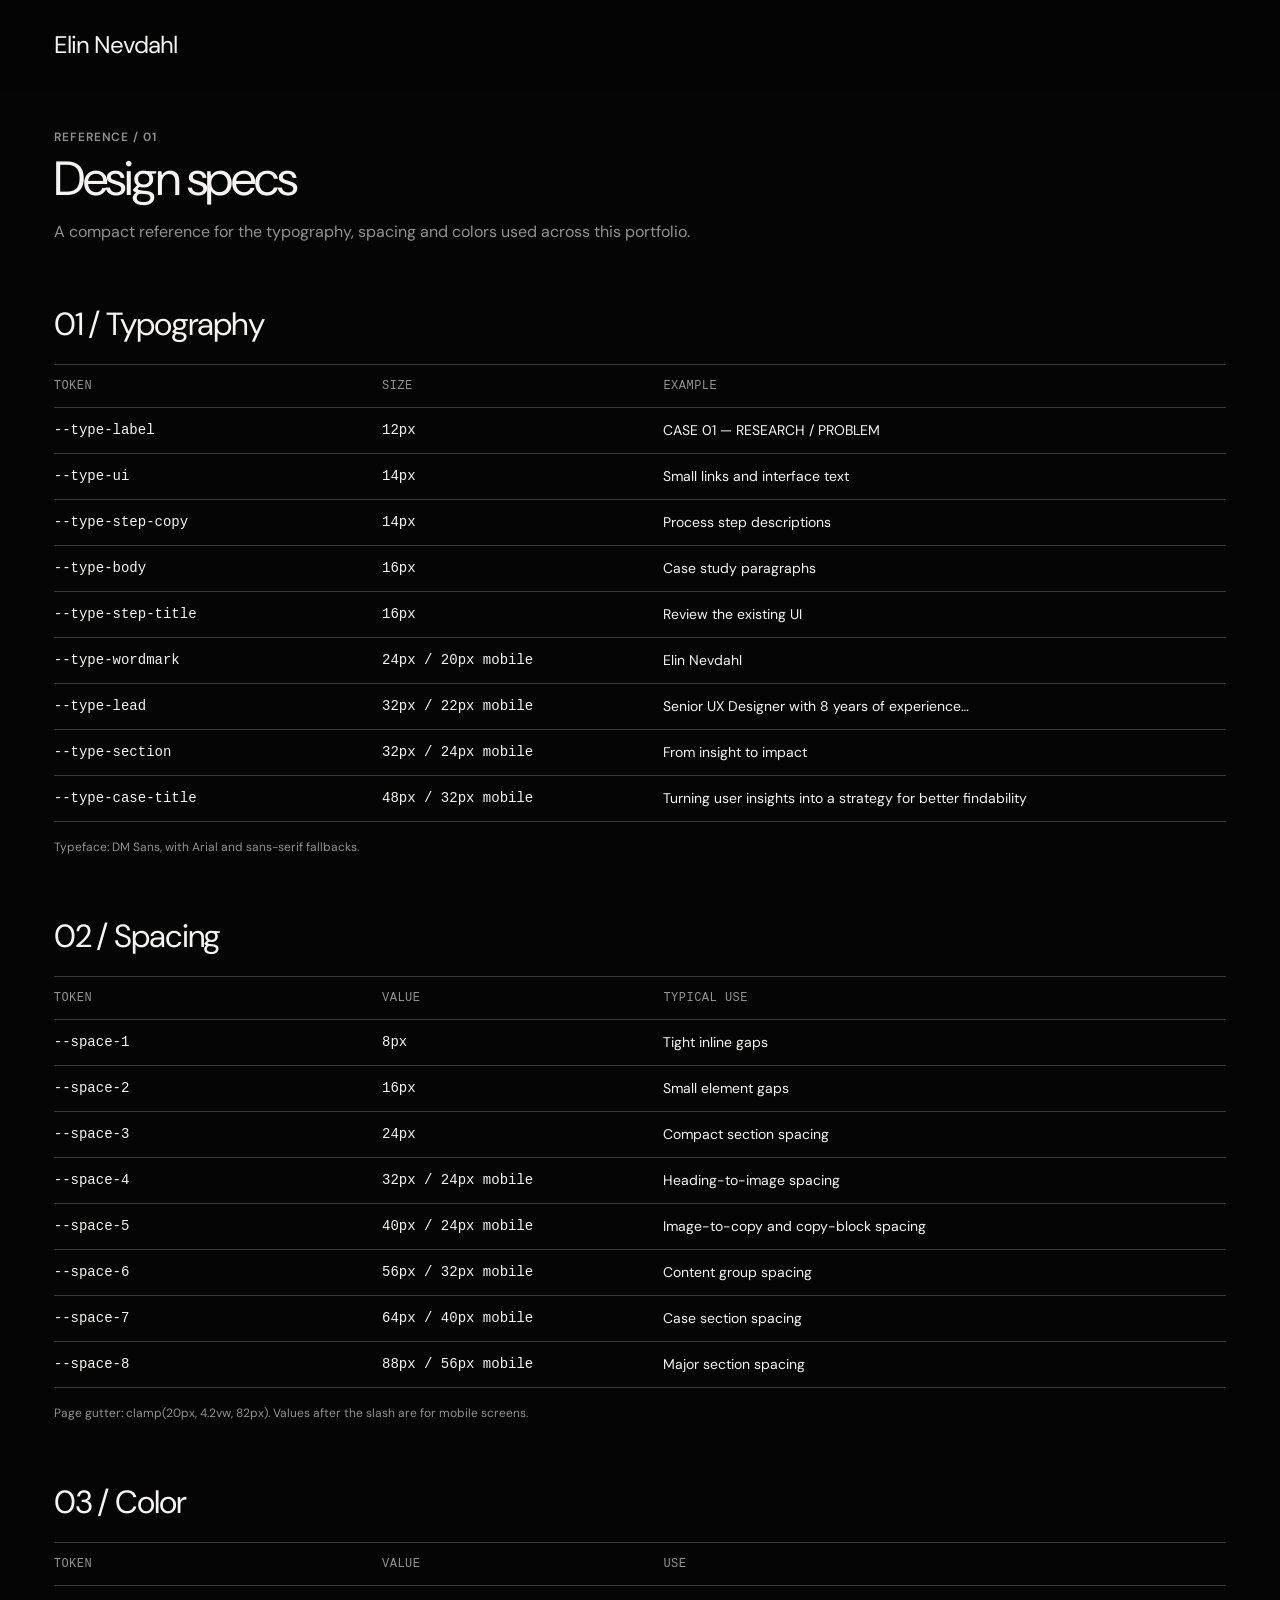
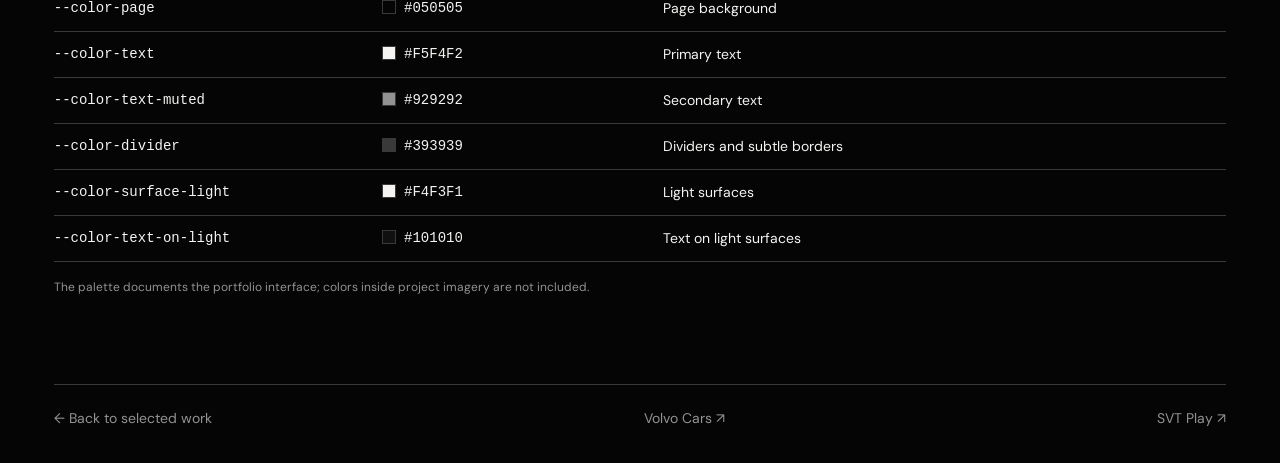
==== design-specs.html @ f9346ed1 "content changes and design specs added in the footer" ====
<!doctype html>
<html lang="en">

<head>
  <meta charset="utf-8" />
  <meta name="viewport" content="width=device-width, initial-scale=1" />
  <meta name="theme-color" content="#050505" />
  <title>Design specs — Elin Nevdahl</title>
  <link rel="stylesheet" href="styles.css" />
</head>

<body>
  <header class="site-header"><a class="wordmark" href="index.html"><span>Elin Nevdahl</span></a></header>
  <main class="specs-page page-shell">
    <header class="specs-heading">
      <span class="eyebrow">REFERENCE / 01</span>
      <h1>Design specs</h1>
      <p class="specs-intro">A compact reference for the typography, spacing and colors used across this portfolio.</p>
    </header>

    <section class="specs-section" aria-labelledby="type-heading">
      <h2 id="type-heading">01 / Typography</h2>
      <div class="specs-table-wrap">
        <table class="specs-table">
          <thead><tr><th scope="col">Token</th><th scope="col">Size</th><th scope="col">Example</th></tr></thead>
          <tbody>
            <tr><td>--type-label</td><td>12px</td><td>CASE 01 — RESEARCH / PROBLEM</td></tr>
            <tr><td>--type-ui</td><td>14px</td><td>Small links and interface text</td></tr>
            <tr><td>--type-step-copy</td><td>14px</td><td>Process step descriptions</td></tr>
            <tr><td>--type-body</td><td>16px</td><td>Case study paragraphs</td></tr>
            <tr><td>--type-step-title</td><td>16px</td><td>Review the existing UI</td></tr>
            <tr><td>--type-wordmark</td><td>24px / 20px mobile</td><td>Elin Nevdahl</td></tr>
            <tr><td>--type-lead</td><td>32px / 22px mobile</td><td>Senior UX Designer with 8 years of experience…</td></tr>
            <tr><td>--type-section</td><td>32px / 24px mobile</td><td>From insight to impact</td></tr>
            <tr><td>--type-case-title</td><td>48px / 32px mobile</td><td>Turning user insights into a strategy for better findability</td></tr>
          </tbody>
        </table>
      </div>
      <p class="specs-note">Typeface: DM Sans, with Arial and sans-serif fallbacks.</p>
    </section>

    <section class="specs-section" aria-labelledby="spacing-heading">
      <h2 id="spacing-heading">02 / Spacing</h2>
      <div class="specs-table-wrap">
        <table class="specs-table">
          <thead><tr><th scope="col">Token</th><th scope="col">Value</th><th scope="col">Typical use</th></tr></thead>
          <tbody>
            <tr><td>--space-1</td><td>8px</td><td>Tight inline gaps</td></tr>
            <tr><td>--space-2</td><td>16px</td><td>Small element gaps</td></tr>
            <tr><td>--space-3</td><td>24px</td><td>Compact section spacing</td></tr>
            <tr><td>--space-4</td><td>32px / 24px mobile</td><td>Heading-to-image spacing</td></tr>
            <tr><td>--space-5</td><td>40px / 24px mobile</td><td>Image-to-copy and copy-block spacing</td></tr>
            <tr><td>--space-6</td><td>56px / 32px mobile</td><td>Content group spacing</td></tr>
            <tr><td>--space-7</td><td>64px / 40px mobile</td><td>Case section spacing</td></tr>
            <tr><td>--space-8</td><td>88px / 56px mobile</td><td>Major section spacing</td></tr>
          </tbody>
        </table>
      </div>
      <p class="specs-note">Page gutter: clamp(20px, 4.2vw, 82px). Values after the slash are for mobile screens.</p>
    </section>

    <section class="specs-section" aria-labelledby="color-heading">
      <h2 id="color-heading">03 / Color</h2>
      <div class="specs-table-wrap">
        <table class="specs-table">
          <thead><tr><th scope="col">Token</th><th scope="col">Value</th><th scope="col">Use</th></tr></thead>
          <tbody>
            <tr><td>--color-page</td><td><span class="specs-color-swatch" style="background:#050505"></span>#050505</td><td>Page background</td></tr>
            <tr><td>--color-text</td><td><span class="specs-color-swatch" style="background:#f5f4f2"></span>#F5F4F2</td><td>Primary text</td></tr>
            <tr><td>--color-text-muted</td><td><span class="specs-color-swatch" style="background:#929292"></span>#929292</td><td>Secondary text</td></tr>
            <tr><td>--color-divider</td><td><span class="specs-color-swatch" style="background:#393939"></span>#393939</td><td>Dividers and subtle borders</td></tr>
            <tr><td>--color-surface-light</td><td><span class="specs-color-swatch" style="background:#f4f3f1"></span>#F4F3F1</td><td>Light surfaces</td></tr>
            <tr><td>--color-text-on-light</td><td><span class="specs-color-swatch" style="background:#101010"></span>#101010</td><td>Text on light surfaces</td></tr>
          </tbody>
        </table>
      </div>
      <p class="specs-note">The palette documents the portfolio interface; colors inside project imagery are not included.</p>
    </section>

    <footer class="footer"><a href="index.html">← Back to selected work</a><a href="volvo.html">Volvo Cars ↗</a><a href="svt.html">SVT Play ↗</a></footer>
  </main>
</body>

</html>
---- styles.css ----
@import url('https://fonts.googleapis.com/css2?family=DM+Sans:wght@400;500;600;700&display=swap');

:root {
  color-scheme: dark;
  --color-page: #050505;
  --color-text: #f5f4f2;
  --color-text-muted: #929292;
  --color-divider: #393939;
  --color-surface-light: #f4f3f1;
  --color-text-on-light: #101010;

  --font-sans: 'DM Sans', Arial, sans-serif;
  --page-gutter: clamp(20px, 4.2vw, 82px);
  --page-max: 1920px;
  --copy-max: 1320px;
  --header-height: 90px;

  --type-label: 12px;
  --type-ui: 14px;
  --type-body: 16px;
  --type-step-copy: 14px;
  --type-step-title: 16px;
  --type-wordmark: 24px;
  --type-lead: 32px;
  --type-section: 32px;
  --type-case-title: 48px;

  --space-page-top: calc(var(--header-height) + var(--space-5));
  --space-1: 8px;
  --space-2: 16px;
  --space-3: 24px;
  --space-4: 32px;
  --space-5: 40px;
  --space-6: 56px;
  --space-7: 64px;
  --space-8: 88px;

  font-family: var(--font-sans);
  background: var(--color-page);
  color: var(--color-text);
  font-synthesis: none;
  text-rendering: optimizeLegibility;
}

* {
  box-sizing: border-box;
}

html {
  scroll-behavior: smooth;
  scroll-padding-top: 100px;
}

body {
  margin: 0;
  background: var(--color-page);
  font-size: var(--type-body);
  line-height: 1.5;
}

a {
  color: inherit;
}

.site-header {
  position: fixed;
  inset: 0 0 auto;
  z-index: 10;
  display: flex;
  align-items: center;
  justify-content: space-between;
  height: var(--header-height);
  padding: 0 var(--page-gutter);
  background: rgb(5 5 5 / 82%);
  backdrop-filter: blur(14px);
  -webkit-backdrop-filter: blur(14px);
}

.wordmark {
  display: inline-flex;
  align-items: center;
  gap: 11px;
  color: var(--color-text);
  font-size: var(--type-wordmark);
  letter-spacing: -0.04em;
  text-decoration: none;
}

.wordmark:focus-visible {
  outline: 2px solid var(--color-text);
  outline-offset: 5px;
  border-radius: 2px;
}

.header-avatar {
  display: block;
  width: 38px;
  height: 38px;
  flex: 0 0 auto;
  object-fit: cover;
  border: 1px solid var(--color-divider);
  border-radius: 50%;
  filter: grayscale(1);
  clip-path: circle(46% at 50% 50%);
  transform: scale(1.087);
}

.page-shell {
  width: 100%;
  max-width: var(--page-max);
  margin: 0 auto;
  padding-inline: var(--page-gutter);
}

.home {
  padding-top: var(--space-page-top);
}

.home .intro {
  display: flex;
  align-items: flex-start;
  gap: clamp(24px, 4vw, 64px);
  padding-bottom: clamp(56px, 8vw, 80px);
}

.home .intro p,
.case-intro {
  max-width: 1650px;
  margin: 0;
  color: var(--color-text-muted);
  font-size: var(--type-lead);
  font-weight: 400;
  line-height: 1.25;
  letter-spacing: -0.035em;
}

.home .intro p {
  flex: 1;
  min-width: 0;
}

.home-portrait {
  order: -1;
  display: block;
  width: clamp(132px, 13vw, 180px);
  height: clamp(132px, 13vw, 180px);
  flex: 0 0 auto;
  object-fit: cover;
  object-position: center 65%;
  border: 0;
  border-radius: 50%;
  filter: grayscale(1);
  clip-path: circle(46% at 50% 50%);
  transform: scale(1.087);
}

.project-links {
  display: grid;
  grid-template-columns: repeat(2, minmax(0, 1fr));
  min-height: clamp(300px, 48vw, 730px);
  border: 1px solid var(--color-text);
  border-radius: 8px;
  overflow: hidden;
}

.brand-panel {
  position: relative;
  display: flex;
  min-height: 300px;
  align-items: center;
  justify-content: center;
  overflow: hidden;
  text-decoration: none;
  transition: filter .25s ease;
}

.brand-panel:hover {
  filter: brightness(.88);
}

.volvo-brand {
  border-right: 1px solid var(--color-page);
  background: var(--color-surface-light);
  color: var(--color-text-on-light);
}

.svt-brand {
  background: var(--color-page);
  color: var(--color-text);
}

.brand-logo {
  display: block;
  width: min(82%, 760px);
  max-height: 58%;
  height: auto;
  object-fit: contain;
}

.volvo-home-logo {
  width: min(78%, 760px);
  max-height: none;
  aspect-ratio: 5 / 1;
  object-fit: cover;
  object-position: center 50%;
}

.svt-home-logo {
  width: min(78%, 760px);
}

.panel-caption {
  position: absolute;
  right: 24px;
  bottom: 20px;
  left: 24px;
  display: flex;
  justify-content: space-between;
  gap: var(--space-2);
  font-size: var(--type-ui);
  line-height: 1.4;
  opacity: .75;
}

.case-page,
.svt-page {
  padding-top: var(--space-page-top);
}

.case-intro {
  max-width: 1600px;
}

.case-nav {
  display: flex;
  flex-wrap: wrap;
  gap: var(--space-1);
  margin: var(--space-4) 0 var(--space-7);
}

.case-nav a {
  padding: 10px 14px;
  border: 1px solid var(--color-divider);
  border-radius: 6px;
  color: var(--color-text);
  font-size: var(--type-ui);
  line-height: 1.4;
  text-decoration: none;
  transition: background .2s ease, color .2s ease;
}

.case-nav a:hover {
  background: var(--color-surface-light);
  color: var(--color-text-on-light);
}

.case-section,
.svt-case {
  display: flow-root;
  scroll-margin-top: 110px;
}

.case-section {
  margin-bottom: var(--space-8);
}

.case-heading {
  margin-bottom: var(--space-4);
}

.eyebrow {
  display: block;
  color: var(--color-text);
  font-size: var(--type-label);
  font-weight: 600;
  line-height: 1.3;
  letter-spacing: .08em;
  text-transform: uppercase;
}

.case-heading h1,
.case-heading h2 {
  max-width: 1300px;
  margin: var(--space-1) 0 0;
  font-size: var(--type-case-title);
  font-weight: 400;
  line-height: 1.05;
  letter-spacing: -.045em;
}

.svt-page .case-intro {
  max-width: 1600px;
}

.svt-nav {
  margin: var(--space-4) 0 var(--space-7);
}

.svt-case {
  margin: 0 0 var(--space-8);
}

.svt-case>.eyebrow+h1,
.svt-case>.eyebrow+h2 {
  margin: var(--space-1) 0 var(--space-4);
  font-size: var(--type-case-title);
  font-weight: 400;
  line-height: 1.05;
  letter-spacing: -.04em;
}

.copy-block {
  max-width: var(--copy-max);
  margin: 0 0 var(--space-5);
}

.copy-block p,
.steps p,
.progress-note p {
  margin: 0;
}

.copy-block p {
  margin-top: var(--space-2);
  font-size: var(--type-body);
  line-height: 1.5;
}

.copy-block p+p {
  margin-top: var(--space-2);
}

.copy-block h2,
.copy-block h3,
.process-block>h2,
.process-block>h3 {
  margin: var(--space-1) 0 var(--space-2);
  font-size: var(--type-section);
  font-weight: 400;
  line-height: 1.15;
  letter-spacing: -.035em;
}

.process-block {
  margin: 0 0 var(--space-6);
}

.process-block>.eyebrow+h2,
.process-block>.eyebrow+h3 {
  margin-top: var(--space-1);
}

.process-block>h2,
.process-block>h3 {
  margin-bottom: var(--space-3);
}

.steps {
  display: grid;
  gap: var(--space-3);
  padding-top: var(--space-2);
  border-top: 1px solid var(--color-divider);
}

.steps.five {
  grid-template-columns: repeat(5, minmax(0, 1fr));
}

.steps.four {
  grid-template-columns: repeat(4, minmax(0, 1fr));
}

.steps article>span {
  color: var(--color-text-muted);
  font-size: var(--type-ui);
  line-height: 1.4;
}

.steps h3 {
  margin: var(--space-1) 0 8px;
  font-size: var(--type-step-title);
  font-weight: 600;
  line-height: 1.2;
}

.steps p {
  color: var(--color-text);
  font-size: var(--type-step-copy);
  line-height: 1.45;
}

.media-figure {
  margin: 0 0 var(--space-5);
}

.project-image {
  display: block;
  max-width: 100%;
  height: auto;
  border-radius: 8px;
}

.hero-project-image {
  width: min(80%, 1210px);
  aspect-ratio: 1586 / 992;
  object-fit: cover;
}

.wide-project-image {
  width: min(90%, 1400px);
}

.diagram-project-image {
  width: min(64%, 960px);
}

.metric-project-image {
  width: min(58%, 820px);
}

.svt-image {
  width: min(72%, 1000px);
}

.signin-image {
  width: min(58%, 850px);
}

.chart-project-image {
  width: min(65%, 900px);
}

.journey-project-image {
  width: min(55%, 720px);
}

.media-figure figcaption,
.caption {
  color: var(--color-text-muted);
  font-size: var(--type-label);
  line-height: 1.3;
}

.media-figure figcaption {
  margin-top: 12px;
}

.desktop-device {
  position: relative;
  width: min(58%, 850px);
  aspect-ratio: 16 / 9;
  background: url("assets/svtplay/svtplay-01.png") right bottom / 178% auto no-repeat;
}

.desktop-device::before {
  position: absolute;
  top: 0;
  left: 0;
  z-index: 1;
  width: 10.5%;
  height: 87%;
  background: var(--color-page);
  content: "";
}

.desktop-wireframe {
  position: absolute;
  top: 3.5%;
  right: 10.5%;
  bottom: 12.5%;
  left: 11.5%;
  overflow: hidden;
  border-radius: 5px 5px 2px 2px;
  background: #050505;
}

.desktop-wireframe:focus-visible {
  outline: 2px solid var(--color-text-muted);
  outline-offset: 5px;
}

.desktop-wireframe video {
  display: block;
  width: 100%;
  height: 100%;
  background: #050505;
  object-fit: contain;
}

.desktop-wireframe video::-webkit-media-controls {
  opacity: 0;
  transition: opacity .18s ease;
}

.desktop-wireframe:hover video::-webkit-media-controls,
.desktop-wireframe:focus-within video::-webkit-media-controls {
  opacity: 1;
}

.caption {
  margin: 12px 0 var(--space-5);
}

.media-figure:has(+ .caption) {
  margin-bottom: 0;
}

.case-section> :last-child,
.svt-case> :last-child {
  margin-bottom: 0;
}

.progress-note {
  max-width: var(--copy-max);
  margin: var(--space-2) 0 var(--space-5);
  color: var(--color-text-muted);
  font-size: var(--type-ui);
  line-height: 1.45;
}

.progress-note strong {
  display: block;
  margin-bottom: 6px;
  color: var(--color-text);
  font-size: var(--type-label);
  letter-spacing: .06em;
}

.progress-note a {
  color: var(--color-text);
}

.case-resource {
  margin: var(--space-3) 0 var(--space-5);
  color: var(--color-text-muted);
  font-size: var(--type-ui);
  line-height: 1.45;
}

.case-resource a {
  color: var(--color-text);
  text-underline-offset: 3px;
}

.footer {
  display: flex;
  justify-content: space-between;
  gap: var(--space-3);
  margin-top: var(--space-8);
  padding: 24px 0 34px;
  border-top: 1px solid var(--color-divider);
  color: var(--color-text-muted);
  font-size: var(--type-ui);
  line-height: 1.4;
}

.footer a {
  color: inherit;
  text-decoration: none;
}

.footer a:hover {
  color: var(--color-text);
}

.footer-medium-link {
  display: inline-flex;
  align-items: center;
  gap: 7px;
}

.medium-logo-frame {
  display: block;
  width: 1em;
  height: 1em;
  flex: 0 0 auto;
  background: var(--color-surface-light);
}

.medium-logo {
  display: block;
  width: 100%;
  height: 100%;
  filter: invert(1);
}

.home-footer {
  flex-direction: column;
  align-items: flex-start;
  justify-content: flex-start;
  gap: var(--space-2);
}

.specs-page {
  padding-top: var(--space-page-top);
  max-width: 1440px;
}

.specs-heading {
  margin-bottom: var(--space-6);
}

.specs-heading .eyebrow {
  color: var(--color-text-muted);
}

.specs-heading h1 {
  margin: var(--space-1) 0 var(--space-2);
  font-size: var(--type-case-title);
  font-weight: 400;
  line-height: 1.05;
  letter-spacing: -.045em;
}

.specs-intro {
  max-width: 720px;
  margin: 0;
  color: var(--color-text-muted);
  font-size: var(--type-body);
}

.specs-section {
  margin-bottom: var(--space-6);
}

.specs-section h2 {
  margin: 0 0 var(--space-2);
  font-size: var(--type-section);
  font-weight: 400;
  letter-spacing: -.035em;
}

.specs-table-wrap {
  overflow-x: auto;
  border-top: 1px solid var(--color-divider);
}

.specs-table {
  width: 100%;
  border-collapse: collapse;
  table-layout: fixed;
  text-align: left;
  font-size: var(--type-ui);
}

.specs-table th:first-child { width: 28%; }
.specs-table th:nth-child(2) { width: 24%; }

.specs-table th,
.specs-table td {
  padding: 12px 16px 12px 0;
  border-bottom: 1px solid var(--color-divider);
  vertical-align: top;
}

.specs-table th {
  color: var(--color-text-muted);
  font-family: 'Courier New', monospace;
  font-size: var(--type-label);
  font-weight: 400;
  letter-spacing: .04em;
  text-transform: uppercase;
}

.specs-table td:first-child,
.specs-table td:nth-child(2) {
  font-family: 'Courier New', monospace;
  white-space: nowrap;
}

.specs-color-swatch {
  display: inline-block;
  width: 1em;
  height: 1em;
  margin-right: 8px;
  border: 1px solid var(--color-divider);
  vertical-align: -2px;
}

.specs-note {
  margin: var(--space-2) 0 0;
  color: var(--color-text-muted);
  font-size: var(--type-label);
}

.footer-identity,
.footer-links {
  display: flex;
  align-items: center;
  justify-content: flex-start;
  gap: 28px;
  text-align: left;
}

.footer-links {
  flex-wrap: wrap;
}

.just-navigated {
  animation: flash 1.3s ease;
}

@keyframes flash {
  50% {
    box-shadow: 0 0 0 2px var(--color-text-muted);
  }
}

@media (max-width: 800px) {
  .site-header {
    height: 74px;
  }

  .header-avatar {
    width: 32px;
    height: 32px;
  }

  :root {
    --type-wordmark: 20px;
    --type-lead: 22px;
    --type-section: 24px;
    --type-case-title: 32px;
    --space-4: 24px;
    --space-5: 24px;
    --space-6: 32px;
    --space-7: 40px;
    --space-8: 56px;
    --header-height: 74px;
  }

  .home .intro {
    gap: 18px;
    padding-bottom: var(--space-6);
  }

  .home-portrait {
    width: clamp(76px, 20vw, 102px);
    height: clamp(76px, 20vw, 102px);
  }

  .project-links {
    grid-template-columns: 1fr;
    min-height: 0;
  }

  .brand-panel {
    min-height: 58vw;
  }

  .volvo-brand {
    border-right: 0;
    border-bottom: 1px solid var(--color-page);
  }

  .panel-caption {
    right: 14px;
    left: 14px;
  }

  .case-nav {
    margin-bottom: 40px;
  }

  .case-section,
  .svt-case {
    scroll-margin-top: 92px;
  }

  .case-section,
  .svt-case {
    margin-bottom: 64px;
  }

  .case-heading h1,
  .case-heading h2,
  .svt-case>.eyebrow+h1,
  .svt-case>.eyebrow+h2 {
    font-size: var(--type-case-title);
  }

  .hero-project-image,
  .wide-project-image,
  .diagram-project-image,
  .metric-project-image,
  .svt-image,
  .signin-image,
  .chart-project-image,
  .journey-project-image {
    width: 100%;
  }

  .desktop-device {
    width: 100%;
  }

  .steps.five,
  .steps.four {
    grid-template-columns: repeat(2, minmax(0, 1fr));
  }

  .footer {
    flex-wrap: wrap;
    margin-top: 56px;
  }

  .specs-table td:first-child,
  .specs-table td:nth-child(2) {
    white-space: normal;
    overflow-wrap: anywhere;
  }

  .footer-identity,
  .footer-links {
    gap: 12px 20px;
  }
}

@media (max-width: 480px) {
  .page-shell {
    padding-inline: 20px;
  }

  .home .intro {
    gap: 14px;
  }

  .header-avatar {
    width: 32px;
    height: 32px;
  }

  .steps.five,
  .steps.four {
    grid-template-columns: 1fr;
  }

  .steps article {
    padding-bottom: 14px;
    border-bottom: 1px solid var(--color-divider);
  }

  .steps article:last-child {
    border-bottom: 0;
  }

  .home-footer {
    align-items: flex-start;
    gap: 14px;
  }

  .footer-identity,
  .footer-links {
    align-items: flex-start;
    gap: 12px 20px;
  }

  .footer-links {
    flex-direction: column;
  }
}
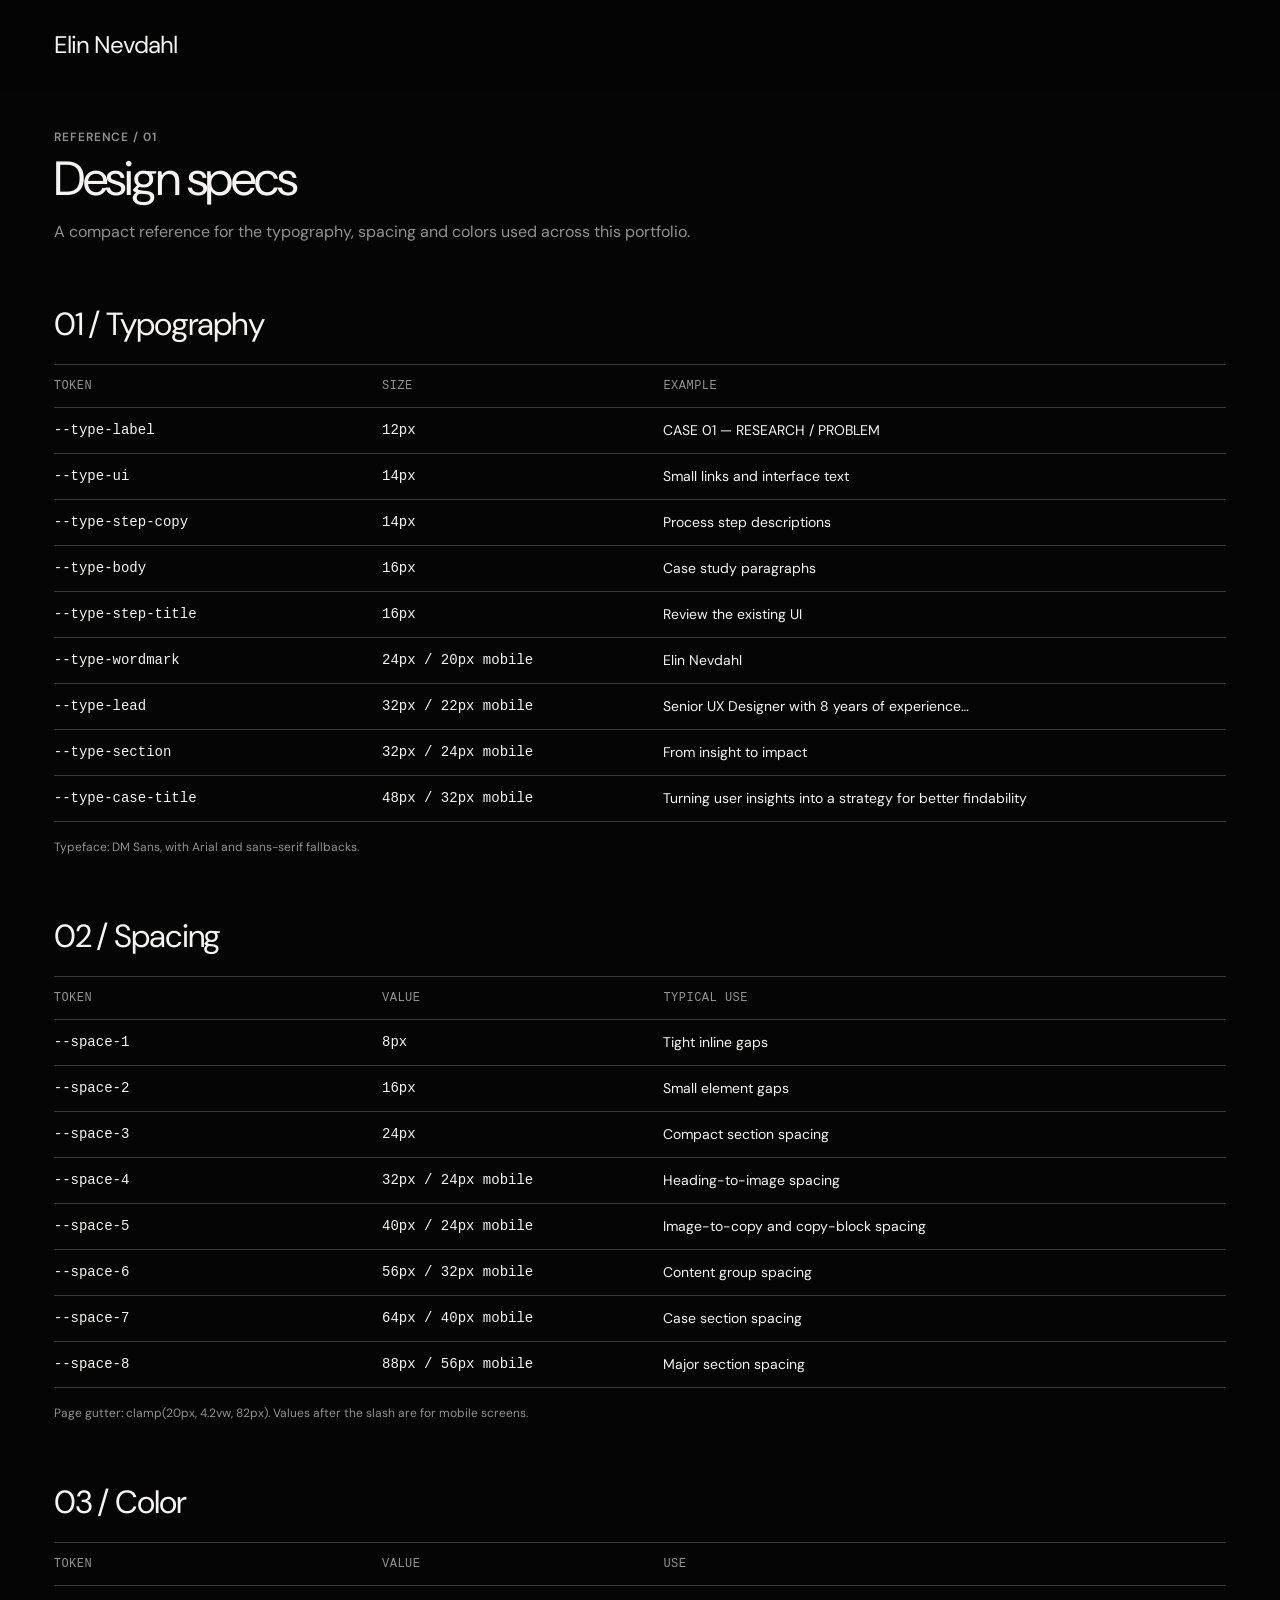
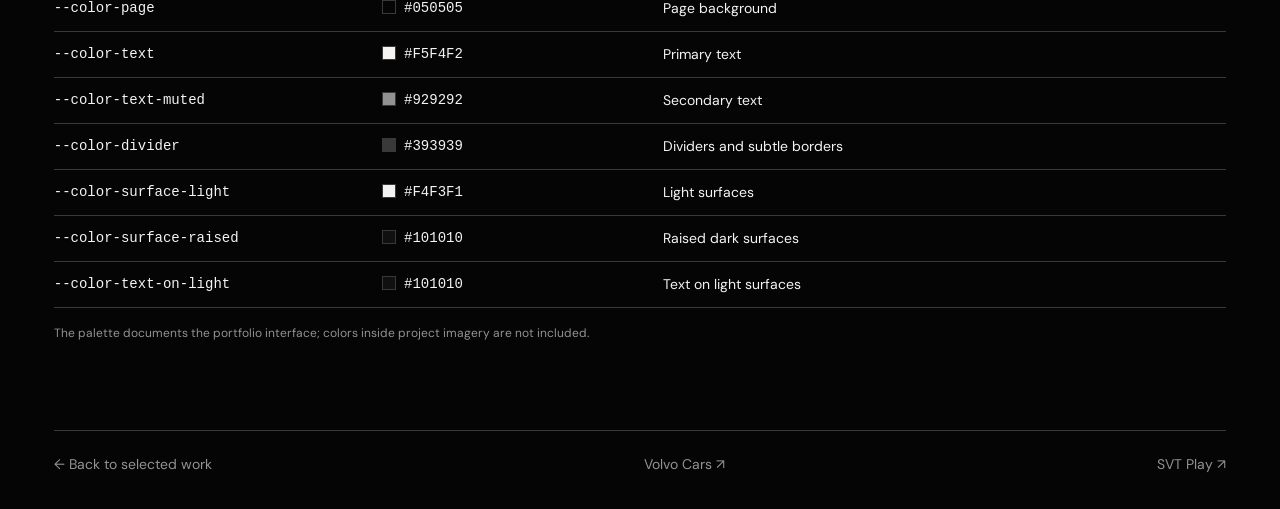
==== commit 387afd0a: "animations and content change" ====
--- a/design-specs.html
+++ b/design-specs.html
@@ -70,6 +70,7 @@
             <tr><td>--color-text-muted</td><td><span class="specs-color-swatch" style="background:#929292"></span>#929292</td><td>Secondary text</td></tr>
             <tr><td>--color-divider</td><td><span class="specs-color-swatch" style="background:#393939"></span>#393939</td><td>Dividers and subtle borders</td></tr>
             <tr><td>--color-surface-light</td><td><span class="specs-color-swatch" style="background:#f4f3f1"></span>#F4F3F1</td><td>Light surfaces</td></tr>
+            <tr><td>--color-surface-raised</td><td><span class="specs-color-swatch" style="background:#101010"></span>#101010</td><td>Raised dark surfaces</td></tr>
             <tr><td>--color-text-on-light</td><td><span class="specs-color-swatch" style="background:#101010"></span>#101010</td><td>Text on light surfaces</td></tr>
           </tbody>
         </table>
--- a/styles.css
+++ b/styles.css
@@ -7,6 +7,7 @@
   --color-text-muted: #929292;
   --color-divider: #393939;
   --color-surface-light: #f4f3f1;
+  --color-surface-raised: #101010;
   --color-text-on-light: #101010;
 
   --font-sans: 'DM Sans', Arial, sans-serif;
@@ -157,10 +158,9 @@
 .project-links {
   display: grid;
   grid-template-columns: repeat(2, minmax(0, 1fr));
+  gap: var(--space-2);
   min-height: clamp(300px, 48vw, 730px);
-  border: 1px solid var(--color-text);
-  border-radius: 8px;
-  overflow: hidden;
+  overflow: visible;
 }
 
 .brand-panel {
@@ -170,6 +170,7 @@
   align-items: center;
   justify-content: center;
   overflow: hidden;
+  border-radius: 8px;
   text-decoration: none;
   transition: filter .25s ease;
 }
@@ -179,13 +180,12 @@
 }
 
 .volvo-brand {
-  border-right: 1px solid var(--color-page);
   background: var(--color-surface-light);
   color: var(--color-text-on-light);
 }
 
 .svt-brand {
-  background: var(--color-page);
+  background: var(--color-surface-raised);
   color: var(--color-text);
 }
 
@@ -207,6 +207,7 @@
 
 .svt-home-logo {
   width: min(78%, 760px);
+  mix-blend-mode: screen;
 }
 
 .panel-caption {
@@ -222,6 +223,27 @@
   opacity: .75;
 }
 
+@media (hover: hover) and (pointer: fine) {
+  .panel-caption {
+    opacity: 0;
+    transition: opacity 220ms ease;
+  }
+
+  .brand-panel:hover .panel-caption,
+  .brand-panel:focus-visible .panel-caption {
+    opacity: .75;
+  }
+
+  .brand-logo {
+    transition: transform 260ms ease;
+  }
+
+  .brand-panel:hover .brand-logo,
+  .brand-panel:focus-visible .brand-logo {
+    transform: scale(1.035);
+  }
+}
+
 .case-page,
 .svt-page {
   padding-top: var(--space-page-top);
@@ -389,8 +411,54 @@
   line-height: 1.45;
 }
 
+@media (hover: hover) and (pointer: fine) {
+  .steps article {
+    opacity: .62;
+    transition: opacity 240ms ease;
+  }
+
+  .steps article:hover,
+  .steps article:focus-within {
+    opacity: 1;
+  }
+}
+
+@media (prefers-reduced-motion: reduce) {
+  .steps article,
+  .brand-logo,
+  .panel-caption {
+    transition: none;
+  }
+
+  .brand-panel:hover .brand-logo,
+  .brand-panel:focus-visible .brand-logo {
+    transform: none;
+  }
+
+}
+
 .media-figure {
   margin: 0 0 var(--space-5);
+}
+
+.media-figure.reveal-on-scroll {
+  opacity: 0;
+  transform: translateY(14px);
+  transition: opacity 520ms ease-out, transform 520ms cubic-bezier(.2, .7, .2, 1);
+}
+
+.media-figure.reveal-on-scroll.is-visible {
+  opacity: 1;
+  transform: translateY(0);
+}
+
+@media (prefers-reduced-motion: reduce) {
+  .media-figure.reveal-on-scroll,
+  .media-figure.reveal-on-scroll.is-visible {
+    opacity: 1;
+    transform: none;
+    transition: none;
+  }
 }
 
 .project-image {
@@ -750,12 +818,18 @@
 
   .volvo-brand {
     border-right: 0;
-    border-bottom: 1px solid var(--color-page);
   }
 
   .panel-caption {
     right: 14px;
     left: 14px;
+  }
+
+  .panel-caption,
+  .brand-panel:hover .panel-caption,
+  .brand-panel:focus-visible .panel-caption {
+    opacity: .75;
+    transition: none;
   }
 
   .case-nav {
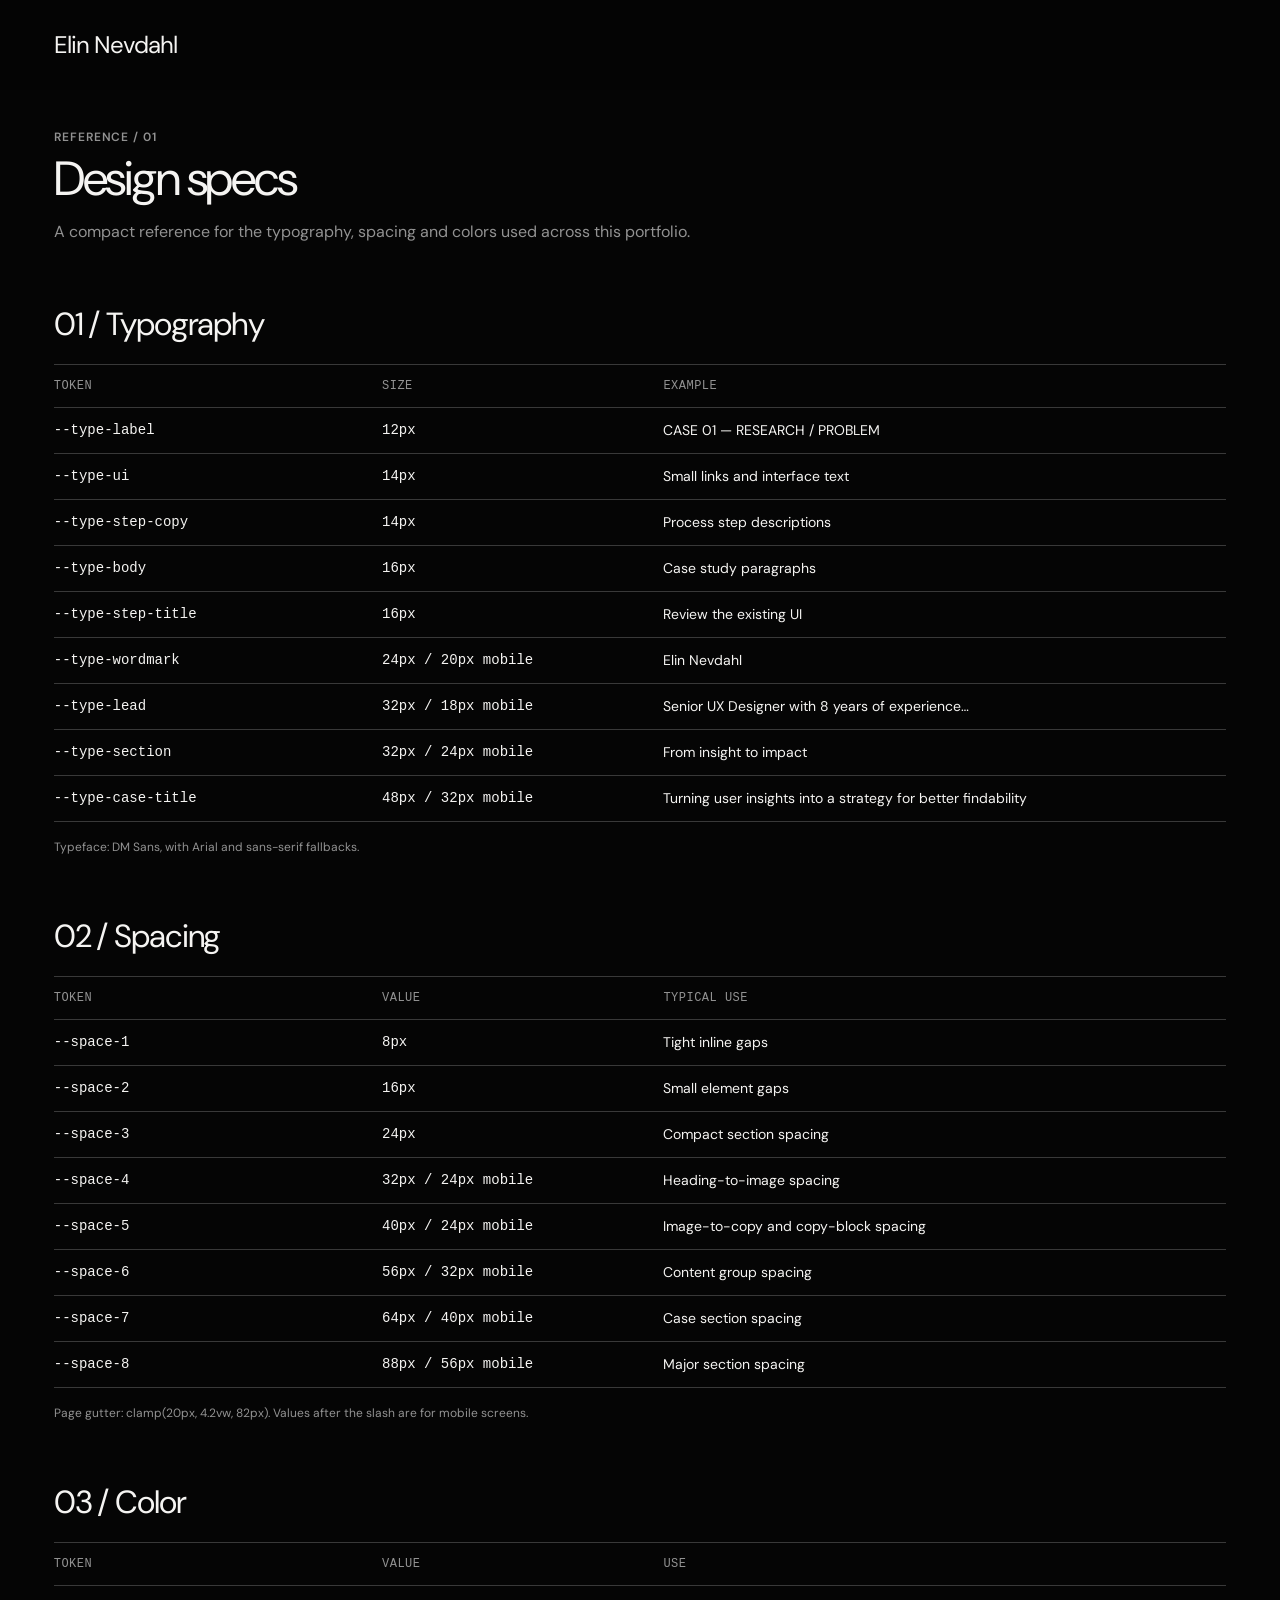
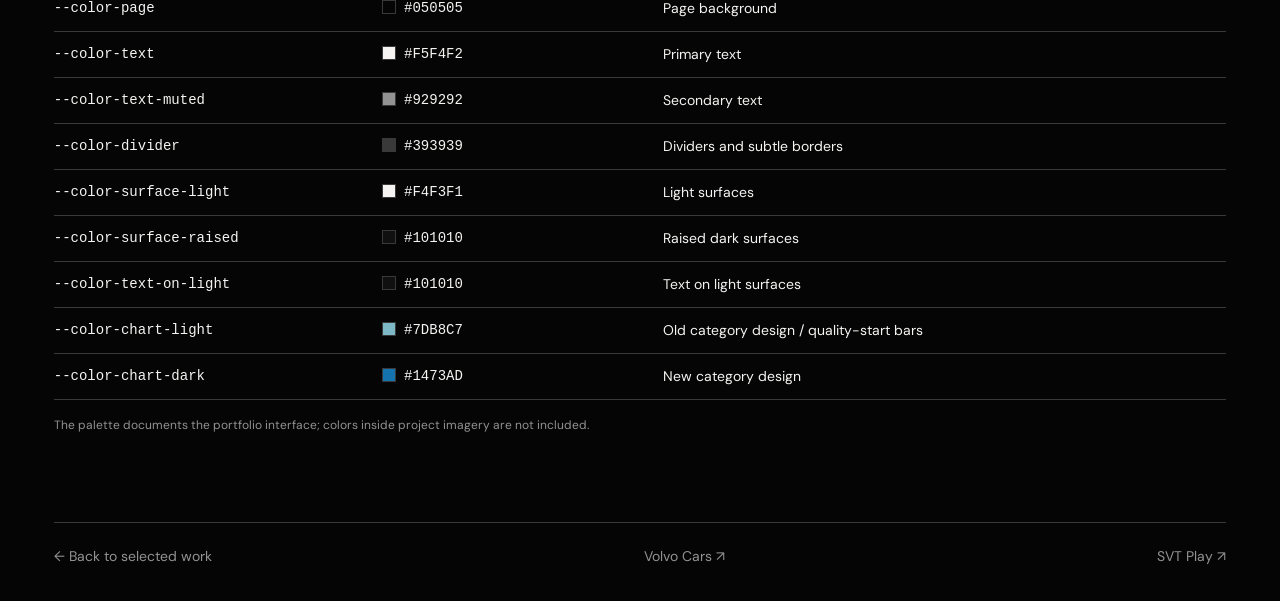
==== commit a5dd7d6a: "Updated bar charts" ====
--- a/design-specs.html
+++ b/design-specs.html
@@ -30,7 +30,7 @@
             <tr><td>--type-body</td><td>16px</td><td>Case study paragraphs</td></tr>
             <tr><td>--type-step-title</td><td>16px</td><td>Review the existing UI</td></tr>
             <tr><td>--type-wordmark</td><td>24px / 20px mobile</td><td>Elin Nevdahl</td></tr>
-            <tr><td>--type-lead</td><td>32px / 22px mobile</td><td>Senior UX Designer with 8 years of experience…</td></tr>
+            <tr><td>--type-lead</td><td>32px / 18px mobile</td><td>Senior UX Designer with 8 years of experience…</td></tr>
             <tr><td>--type-section</td><td>32px / 24px mobile</td><td>From insight to impact</td></tr>
             <tr><td>--type-case-title</td><td>48px / 32px mobile</td><td>Turning user insights into a strategy for better findability</td></tr>
           </tbody>
@@ -72,6 +72,8 @@
             <tr><td>--color-surface-light</td><td><span class="specs-color-swatch" style="background:#f4f3f1"></span>#F4F3F1</td><td>Light surfaces</td></tr>
             <tr><td>--color-surface-raised</td><td><span class="specs-color-swatch" style="background:#101010"></span>#101010</td><td>Raised dark surfaces</td></tr>
             <tr><td>--color-text-on-light</td><td><span class="specs-color-swatch" style="background:#101010"></span>#101010</td><td>Text on light surfaces</td></tr>
+            <tr><td>--color-chart-light</td><td><span class="specs-color-swatch" style="background:#7db8c7"></span>#7DB8C7</td><td>Old category design / quality-start bars</td></tr>
+            <tr><td>--color-chart-dark</td><td><span class="specs-color-swatch" style="background:#1473ad"></span>#1473AD</td><td>New category design</td></tr>
           </tbody>
         </table>
       </div>
--- a/styles.css
+++ b/styles.css
@@ -9,6 +9,8 @@
   --color-surface-light: #f4f3f1;
   --color-surface-raised: #101010;
   --color-text-on-light: #101010;
+  --color-chart-light: #7db8c7;
+  --color-chart-dark: #1473ad;
 
   --font-sans: 'DM Sans', Arial, sans-serif;
   --page-gutter: clamp(20px, 4.2vw, 82px);
@@ -91,19 +93,6 @@
   outline: 2px solid var(--color-text);
   outline-offset: 5px;
   border-radius: 2px;
-}
-
-.header-avatar {
-  display: block;
-  width: 38px;
-  height: 38px;
-  flex: 0 0 auto;
-  object-fit: cover;
-  border: 1px solid var(--color-divider);
-  border-radius: 50%;
-  filter: grayscale(1);
-  clip-path: circle(46% at 50% 50%);
-  transform: scale(1.087);
 }
 
 .page-shell {
@@ -498,6 +487,304 @@
   width: min(65%, 900px);
 }
 
+.quality-chart {
+  width: min(65%, 900px);
+}
+
+.quality-chart-heading {
+  display: flex;
+  align-items: flex-end;
+  justify-content: space-between;
+  gap: var(--space-2);
+  margin-bottom: var(--space-3);
+}
+
+.quality-chart-heading h4 {
+  margin: 0;
+  font-size: var(--type-step-title);
+  font-weight: 600;
+}
+
+.quality-chart-heading p,
+.quality-chart-hint,
+.quality-chart-disclaimer {
+  margin: 4px 0 0;
+  color: var(--color-text-muted);
+  font-size: var(--type-label);
+  line-height: 1.4;
+}
+
+.quality-chart-hint {
+  margin: 0;
+  text-align: right;
+}
+
+.score-legend {
+  display: flex;
+  flex-wrap: wrap;
+  gap: var(--space-1) var(--space-3);
+  margin-bottom: var(--space-2);
+  color: var(--color-text-muted);
+  font-size: var(--type-label);
+}
+
+.score-legend-swatch {
+  display: inline-block;
+  width: 9px;
+  height: 9px;
+  margin-right: 7px;
+  vertical-align: 0;
+}
+
+.score-legend-swatch.old-design {
+  background: var(--color-chart-light);
+}
+
+.score-legend-swatch.new-design {
+  background: var(--color-chart-dark);
+}
+
+.quality-chart-scroll {
+  overflow-x: auto;
+  padding: 4px 2px 8px 0;
+}
+
+.quality-chart-body {
+  display: grid;
+  grid-template-columns: 48px minmax(0, 1fr);
+  gap: var(--space-2);
+}
+
+.quality-axis {
+  display: flex;
+  height: 220px;
+  flex-direction: column;
+  align-items: flex-end;
+  justify-content: space-between;
+  padding-right: 4px;
+  color: var(--color-text-muted);
+  font-size: var(--type-label);
+  line-height: 1;
+}
+
+.quality-plot {
+  position: relative;
+  min-width: 0;
+}
+
+.quality-grid-lines {
+  position: absolute;
+  top: 0;
+  right: 0;
+  left: 0;
+  display: flex;
+  height: 220px;
+  flex-direction: column;
+  justify-content: space-between;
+  pointer-events: none;
+}
+
+.quality-grid-lines span {
+  border-top: 1px solid var(--color-divider);
+}
+
+.quality-bars {
+  position: relative;
+  display: grid;
+  grid-template-columns: repeat(7, minmax(0, 1fr));
+  gap: var(--space-1);
+  margin: 0;
+  padding: 0;
+  list-style: none;
+}
+
+.quality-bars li {
+  min-width: 0;
+  text-align: center;
+}
+
+.quality-bar {
+  position: relative;
+  display: block;
+  width: 100%;
+  height: 220px;
+  padding: 0;
+  border: 0;
+  background: transparent;
+  color: var(--color-text);
+  cursor: pointer;
+}
+
+.quality-bar:focus-visible {
+  outline: 2px solid var(--color-text);
+  outline-offset: -2px;
+}
+
+.quality-bar-fill {
+  position: absolute;
+  z-index: 1;
+  right: 15%;
+  bottom: 0;
+  left: 15%;
+  height: var(--bar-height);
+  background: var(--color-chart-light);
+  transition: filter 180ms ease;
+}
+
+.quality-bar-value {
+  position: absolute;
+  z-index: 2;
+  bottom: calc(var(--bar-height) + 8px);
+  left: 50%;
+  padding: 4px 6px;
+  border-radius: 2px;
+  background: var(--color-surface-light);
+  color: var(--color-text-on-light);
+  font-family: 'Courier New', monospace;
+  font-size: var(--type-label);
+  line-height: 1.2;
+  opacity: 0;
+  pointer-events: none;
+  transform: translate(-50%, 4px);
+  transition: opacity 180ms ease, transform 180ms ease;
+}
+
+.score-groups {
+  position: relative;
+  display: grid;
+  grid-template-columns: repeat(3, minmax(0, 1fr));
+  gap: var(--space-3);
+  margin: 0;
+  padding: 0;
+  list-style: none;
+}
+
+.score-groups li {
+  min-width: 0;
+  text-align: center;
+}
+
+.score-pair {
+  display: flex;
+  height: 220px;
+  align-items: stretch;
+  justify-content: center;
+  gap: var(--space-1);
+}
+
+.score-bar {
+  position: relative;
+  display: block;
+  width: 43%;
+  height: 100%;
+  padding: 0;
+  border: 0;
+  background: transparent;
+  cursor: pointer;
+}
+
+.score-bar:focus-visible {
+  outline: 2px solid var(--color-text);
+  outline-offset: -2px;
+}
+
+.score-bar-fill {
+  position: absolute;
+  z-index: 1;
+  right: 0;
+  bottom: 0;
+  left: 0;
+  height: var(--bar-height);
+  background: var(--score-color);
+  transition: filter 180ms ease;
+}
+
+.score-bar-value {
+  position: absolute;
+  z-index: 2;
+  bottom: calc(var(--bar-height) + 8px);
+  left: 50%;
+  padding: 4px 6px;
+  border-radius: 2px;
+  background: var(--color-surface-light);
+  color: var(--color-text-on-light);
+  font-family: 'Courier New', monospace;
+  font-size: var(--type-label);
+  line-height: 1.2;
+  opacity: 0;
+  pointer-events: none;
+  transform: translate(-50%, 4px);
+  transition: opacity 180ms ease, transform 180ms ease;
+}
+
+.score-bar:hover .score-bar-fill,
+.score-bar:focus .score-bar-fill {
+  filter: brightness(1.18);
+}
+
+.quality-bar:hover .quality-bar-fill,
+.quality-bar:focus .quality-bar-fill {
+  filter: brightness(1.18);
+}
+
+.score-bar:hover .score-bar-value,
+.score-bar:focus .score-bar-value {
+  opacity: 1;
+  transform: translate(-50%, 0);
+}
+
+.quality-bar:hover .quality-bar-value,
+.quality-bar:focus .quality-bar-value {
+  opacity: 1;
+  transform: translate(-50%, 0);
+}
+
+.quality-category {
+  display: block;
+  margin-top: var(--space-1);
+  color: var(--color-text-muted);
+  font-size: var(--type-label);
+  line-height: 1.25;
+  overflow-wrap: anywhere;
+}
+
+.quality-chart-disclaimer {
+  margin-top: var(--space-2);
+}
+
+@media (max-width: 800px) {
+  .quality-chart {
+    width: 100%;
+  }
+
+  .quality-chart-heading {
+    align-items: flex-start;
+  }
+}
+
+@media (max-width: 600px) {
+  .quality-chart-body {
+    min-width: 600px;
+  }
+
+  .score-chart .quality-chart-body {
+    min-width: 480px;
+  }
+
+  .quality-chart-hint {
+    max-width: 128px;
+  }
+}
+
+@media (prefers-reduced-motion: reduce) {
+  .quality-bar-fill,
+  .quality-bar-value,
+  .score-bar-fill,
+  .score-bar-value {
+    transition: none;
+  }
+}
+
 .journey-project-image {
   width: min(55%, 720px);
 }
@@ -779,14 +1066,9 @@
     height: 74px;
   }
 
-  .header-avatar {
-    width: 32px;
-    height: 32px;
-  }
-
   :root {
     --type-wordmark: 20px;
-    --type-lead: 22px;
+    --type-lead: 18px;
     --type-section: 24px;
     --type-case-title: 32px;
     --space-4: 24px;
@@ -899,11 +1181,6 @@
     gap: 14px;
   }
 
-  .header-avatar {
-    width: 32px;
-    height: 32px;
-  }
-
   .steps.five,
   .steps.four {
     grid-template-columns: 1fr;
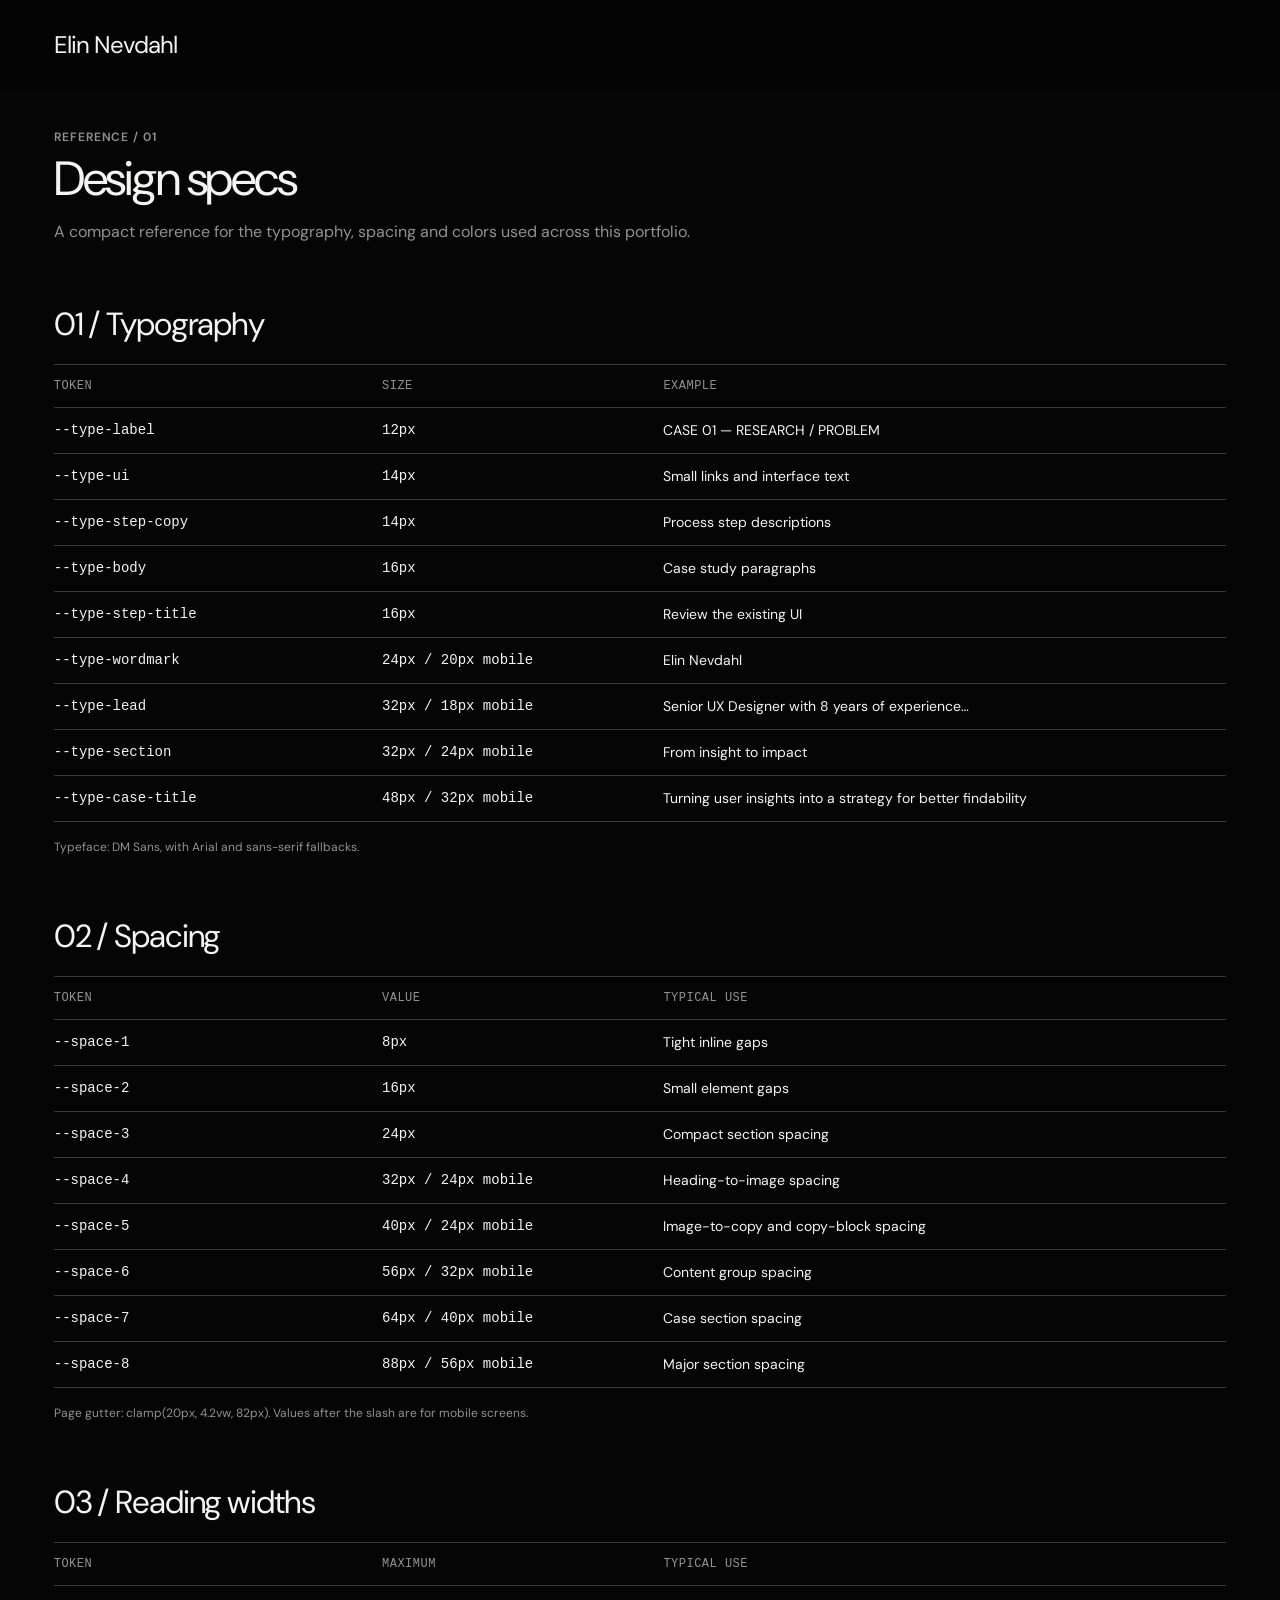
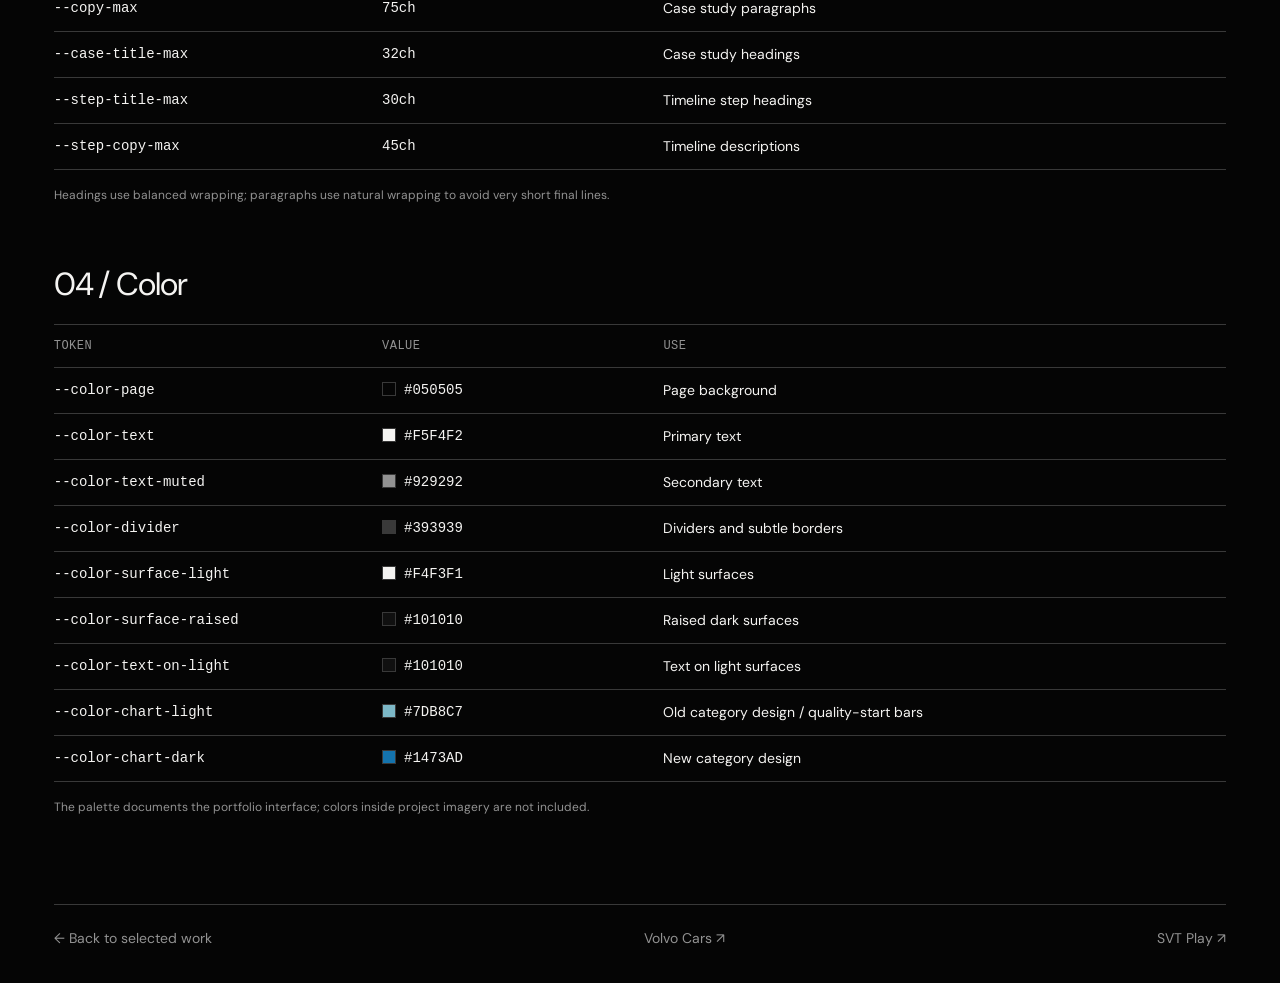
==== commit db38cba0: "tightened the text" ====
--- a/design-specs.html
+++ b/design-specs.html
@@ -6,7 +6,7 @@
   <meta name="viewport" content="width=device-width, initial-scale=1" />
   <meta name="theme-color" content="#050505" />
   <title>Design specs — Elin Nevdahl</title>
-  <link rel="stylesheet" href="styles.css" />
+  <link rel="stylesheet" href="styles.css?v=20261118-2" />
 </head>
 
 <body>
@@ -59,8 +59,24 @@
       <p class="specs-note">Page gutter: clamp(20px, 4.2vw, 82px). Values after the slash are for mobile screens.</p>
     </section>
 
+    <section class="specs-section" aria-labelledby="width-heading">
+      <h2 id="width-heading">03 / Reading widths</h2>
+      <div class="specs-table-wrap">
+        <table class="specs-table">
+          <thead><tr><th scope="col">Token</th><th scope="col">Maximum</th><th scope="col">Typical use</th></tr></thead>
+          <tbody>
+            <tr><td>--copy-max</td><td>75ch</td><td>Case study paragraphs</td></tr>
+            <tr><td>--case-title-max</td><td>32ch</td><td>Case study headings</td></tr>
+            <tr><td>--step-title-max</td><td>30ch</td><td>Timeline step headings</td></tr>
+            <tr><td>--step-copy-max</td><td>45ch</td><td>Timeline descriptions</td></tr>
+          </tbody>
+        </table>
+      </div>
+      <p class="specs-note">Headings use balanced wrapping; paragraphs use natural wrapping to avoid very short final lines.</p>
+    </section>
+
     <section class="specs-section" aria-labelledby="color-heading">
-      <h2 id="color-heading">03 / Color</h2>
+      <h2 id="color-heading">04 / Color</h2>
       <div class="specs-table-wrap">
         <table class="specs-table">
           <thead><tr><th scope="col">Token</th><th scope="col">Value</th><th scope="col">Use</th></tr></thead>
--- a/styles.css
+++ b/styles.css
@@ -15,7 +15,10 @@
   --font-sans: 'DM Sans', Arial, sans-serif;
   --page-gutter: clamp(20px, 4.2vw, 82px);
   --page-max: 1920px;
-  --copy-max: 1320px;
+  --copy-max: 75ch;
+  --case-title-max: 32ch;
+  --step-title-max: 30ch;
+  --step-copy-max: 45ch;
   --header-height: 90px;
 
   --type-label: 12px;
@@ -291,12 +294,13 @@
 
 .case-heading h1,
 .case-heading h2 {
-  max-width: 1300px;
+  max-width: var(--case-title-max);
   margin: var(--space-1) 0 0;
   font-size: var(--type-case-title);
   font-weight: 400;
   line-height: 1.05;
   letter-spacing: -.045em;
+  text-wrap: balance;
 }
 
 .svt-page .case-intro {
@@ -313,11 +317,13 @@
 
 .svt-case>.eyebrow+h1,
 .svt-case>.eyebrow+h2 {
+  max-width: var(--case-title-max);
   margin: var(--space-1) 0 var(--space-4);
   font-size: var(--type-case-title);
   font-weight: 400;
   line-height: 1.05;
   letter-spacing: -.04em;
+  text-wrap: balance;
 }
 
 .copy-block {
@@ -335,6 +341,7 @@
   margin-top: var(--space-2);
   font-size: var(--type-body);
   line-height: 1.5;
+  text-wrap: pretty;
 }
 
 .copy-block p+p {
@@ -352,6 +359,11 @@
   letter-spacing: -.035em;
 }
 
+.copy-block h2,
+.copy-block h3 {
+  text-wrap: balance;
+}
+
 .process-block {
   margin: 0 0 var(--space-6);
 }
@@ -368,7 +380,7 @@
 
 .steps {
   display: grid;
-  gap: var(--space-3);
+  gap: var(--space-2);
   padding-top: var(--space-2);
   border-top: 1px solid var(--color-divider);
 }
@@ -388,16 +400,20 @@
 }
 
 .steps h3 {
+  max-width: var(--step-title-max);
   margin: var(--space-1) 0 8px;
   font-size: var(--type-step-title);
   font-weight: 600;
   line-height: 1.2;
+  text-wrap: balance;
 }
 
 .steps p {
+  max-width: var(--step-copy-max);
   color: var(--color-text);
   font-size: var(--type-step-copy);
   line-height: 1.45;
+  text-wrap: pretty;
 }
 
 @media (hover: hover) and (pointer: fine) {
@@ -596,6 +612,10 @@
   margin: 0;
   padding: 0;
   list-style: none;
+}
+
+.goal-bars {
+  grid-template-columns: repeat(4, minmax(0, 1fr));
 }
 
 .quality-bars li {
@@ -767,6 +787,10 @@
     min-width: 600px;
   }
 
+  .goal-chart .quality-chart-body {
+    min-width: 560px;
+  }
+
   .score-chart .quality-chart-body {
     min-width: 480px;
   }
